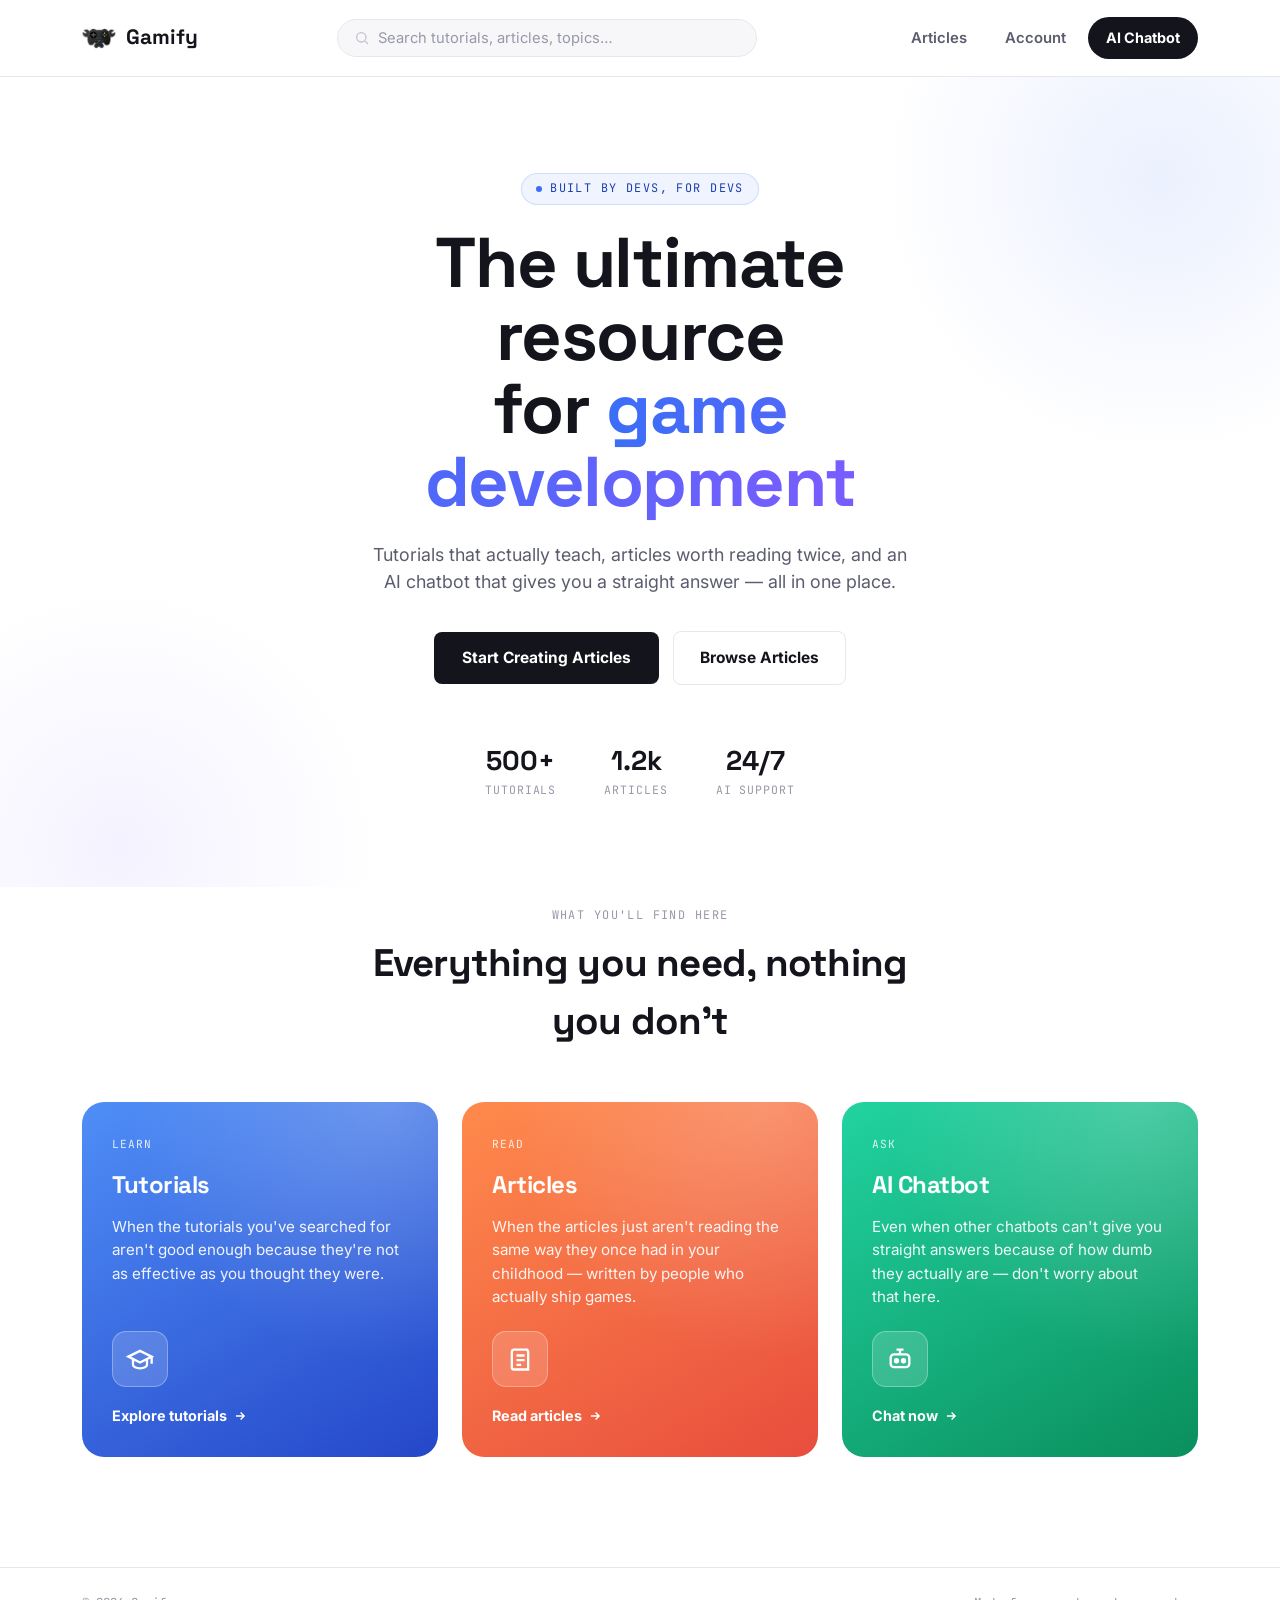
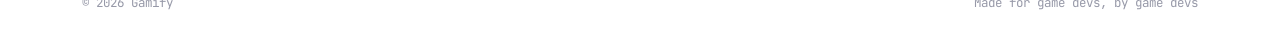
==== index.html @ 65c15d6c "Website" ====
<!doctype html>
<html lang="en">
  <head>
    <meta charset="UTF-8" />
    <meta
      name="viewport"
      content="width=device-width, initial-scale=1.0, shrink-to-fit=no"
    />
    <title>Gamify — The Ultimate Resource for Game Development</title>
    <link rel="preconnect" href="https://fonts.googleapis.com" />
    <link rel="preconnect" href="https://fonts.gstatic.com" crossorigin />
    <link
      href="https://fonts.googleapis.com/css2?family=Space+Grotesk:wght@500;600;700&family=Inter:wght@400;500;600;700&family=JetBrains+Mono:wght@400;500;600&display=swap"
      rel="stylesheet"
    />
    <link rel="stylesheet" href="style.css" />
  </head>

  <body>
    <header class="nav">
      <div class="wrap nav-inner">
        <a class="brand" href="./">
          <img src="./images/Gamify-Logo.png" alt="Gamify logo" />
          <span>Gamify</span>
        </a>

        <label class="nav-search">
          <svg
            width="16"
            height="16"
            viewBox="0 0 24 24"
            fill="none"
            stroke="currentColor"
            stroke-width="2"
          >
            <circle cx="11" cy="11" r="7" />
            <path d="m21 21-4.3-4.3" />
          </svg>
          <input
            type="text"
            placeholder="Search tutorials, articles, topics…"
          />
        </label>

        <nav class="nav-links">
          <a class="nav-link" href="articles/article-search.html">Articles</a>
          <a class="nav-link" href="login-signup/login-page.html">Account</a>
          <a class="nav-cta" href="ai-chatbot/index.html">AI Chatbot</a>
        </nav>
      </div>
    </header>

    <main>
      <section class="hero">
        <div class="wrap hero-inner">
          <span class="eyebrow">Built by devs, for devs</span>
          <h1>
            The ultimate resource<br />for
            <span class="accent">game development</span>
          </h1>
          <p>
            Tutorials that actually teach, articles worth reading twice, and an
            AI chatbot that gives you a straight answer — all in one place.
          </p>
          <div class="hero-actions">
            <a class="btn-primary" href="login-signup/login-page.html"
              >Start Creating Articles</a
            >
            <a class="btn-ghost" href="articles/article-search.html"
              >Browse Articles</a
            >
          </div>

          <div class="hero-meta">
            <div>
              <div class="num">500+</div>
              <div class="label">Tutorials</div>
            </div>
            <div>
              <div class="num">1.2k</div>
              <div class="label">Articles</div>
            </div>
            <div>
              <div class="num">24/7</div>
              <div class="label">AI Support</div>
            </div>
          </div>
        </div>
      </section>

      <section class="features" id="features">
        <div class="wrap">
          <div class="features-head">
            <div class="kicker">What you'll find here</div>
            <h2>Everything you need, nothing you don't</h2>
          </div>

          <div class="card-grid">
            <a
              class="feature-card tutorials"
              href="articles/article-search.html"
            >
              <div>
                <div class="card-tag">Learn</div>
                <h3>Tutorials</h3>
                <p>
                  When the tutorials you've searched for aren't good enough
                  because they're not as effective as you thought they were.
                </p>
              </div>
              <div>
                <div class="card-icon">
                  <svg
                    viewBox="0 0 24 24"
                    fill="none"
                    stroke="#fff"
                    stroke-width="2"
                  >
                    <path d="M22 10v6M2 10l10-5 10 5-10 5z" />
                    <path d="M6 12v5c0 1.7 2.7 3 6 3s6-1.3 6-3v-5" />
                  </svg>
                </div>
                <span class="card-link"
                  >Explore tutorials
                  <svg
                    width="14"
                    height="14"
                    viewBox="0 0 24 24"
                    fill="none"
                    stroke="#fff"
                    stroke-width="2.5"
                  >
                    <path d="M5 12h14M13 6l6 6-6 6" />
                  </svg>
                </span>
              </div>
            </a>

            <a
              class="feature-card articles"
              href="articles/article-search.html"
            >
              <div>
                <div class="card-tag">Read</div>
                <h3>Articles</h3>
                <p>
                  When the articles just aren't reading the same way they once
                  had in your childhood — written by people who actually ship
                  games.
                </p>
              </div>
              <div>
                <div class="card-icon">
                  <svg
                    viewBox="0 0 24 24"
                    fill="none"
                    stroke="#fff"
                    stroke-width="2"
                  >
                    <path
                      d="M19 4H7a2 2 0 0 0-2 2v13a2 2 0 0 0 2 2h12V6a2 2 0 0 0-2-2z"
                    />
                    <path d="M9 9h7M9 13h7M9 17h4" />
                  </svg>
                </div>
                <span class="card-link"
                  >Read articles
                  <svg
                    width="14"
                    height="14"
                    viewBox="0 0 24 24"
                    fill="none"
                    stroke="#fff"
                    stroke-width="2.5"
                  >
                    <path d="M5 12h14M13 6l6 6-6 6" />
                  </svg>
                </span>
              </div>
            </a>

            <a class="feature-card ai" href="ai-chatbot/index.html">
              <div>
                <div class="card-tag">Ask</div>
                <h3>AI Chatbot</h3>
                <p>
                  Even when other chatbots can't give you straight answers
                  because of how dumb they actually are — don't worry about that
                  here.
                </p>
              </div>
              <div>
                <div class="card-icon">
                  <svg
                    viewBox="0 0 24 24"
                    fill="none"
                    stroke="#fff"
                    stroke-width="2"
                  >
                    <rect x="4" y="8" width="16" height="11" rx="3" />
                    <circle cx="9" cy="13.5" r="1.3" fill="#fff" />
                    <circle cx="15" cy="13.5" r="1.3" fill="#fff" />
                    <path d="M12 8V4M9 4h6" />
                  </svg>
                </div>
                <span class="card-link"
                  >Chat now
                  <svg
                    width="14"
                    height="14"
                    viewBox="0 0 24 24"
                    fill="none"
                    stroke="#fff"
                    stroke-width="2.5"
                  >
                    <path d="M5 12h14M13 6l6 6-6 6" />
                  </svg>
                </span>
              </div>
            </a>
          </div>
        </div>
      </section>
    </main>

    <footer class="footer-strip">
      <div class="wrap">
        <span>© 2026 Gamify</span>
        <span>Made for game devs, by game devs</span>
      </div>
    </footer>
  </body>
</html>
---- style.css ----
:root {
        --bg: #ffffff;
        --ink: #14141c;
        --ink-dim: #5b5d6e;
        --ink-faint: #9799a8;
        --line: #e7e7ee;
        --panel: #f7f7fa;

        --blue: #3b6ef6;
        --blue-deep: #1f3fae;
        --coral: #ff6b4a;
        --amber: #ffab2e;
        --green: #16b87a;
        --green-deep: #0a8f5d;
        --violet: #7a5cff;

        --grad-brand: linear-gradient(100deg, var(--blue), var(--violet));
        --grad-tutorials: linear-gradient(150deg, #4f8ef7 0%, #2547c9 100%);
        --grad-articles: linear-gradient(150deg, #ff8a4c 0%, #e84d3d 100%);
        --grad-ai: linear-gradient(150deg, #21d3a0 0%, #0a8f5d 100%);

        --r-sm: 8px;
        --r-md: 14px;
        --r-lg: 22px;
        --font-display: "Space Grotesk", sans-serif;
        --font-body: "Inter", sans-serif;
        --font-mono: "JetBrains Mono", monospace;
      }

      * {
        margin: 0;
        padding: 0;
        box-sizing: border-box;
      }
      html {
        scroll-behavior: smooth;
      }
      body {
        background: var(--bg);
        color: var(--ink);
        font-family: var(--font-body);
        line-height: 1.5;
      }
      img {
        max-width: 100%;
        display: block;
      }
      a {
        color: inherit;
        text-decoration: none;
      }
      button {
        font-family: inherit;
        cursor: pointer;
      }
      :focus-visible {
        outline: 2px solid var(--blue);
        outline-offset: 2px;
      }

      h1,
      h2,
      h3 {
        font-family: var(--font-display);
        letter-spacing: -0.02em;
      }

      .wrap {
        max-width: 1180px;
        margin: 0 auto;
        padding: 0 32px;
      }

      /* ---------- NAV ---------- */
      .nav {
        position: sticky;
        top: 0;
        z-index: 50;
        background: rgba(255, 255, 255, 0.88);
        backdrop-filter: blur(10px);
        border-bottom: 1px solid var(--line);
      }
      .nav-inner {
        display: flex;
        align-items: center;
        justify-content: space-between;
        height: 76px;
        gap: 24px;
      }
      .brand {
        display: flex;
        align-items: center;
        gap: 10px;
        font-family: var(--font-display);
        font-weight: 700;
        font-size: 1.3rem;
      }
      .brand img {
        width: 34px;
        height: 34px;
        border-radius: 8px;
      }

      .nav-search {
        flex: 1;
        max-width: 420px;
        display: flex;
        align-items: center;
        gap: 8px;
        background: var(--panel);
        border: 1px solid var(--line);
        border-radius: 999px;
        padding: 9px 16px;
        color: var(--ink-faint);
      }
      .nav-search svg {
        flex-shrink: 0;
        opacity: 0.55;
      }
      .nav-search input {
        border: none;
        background: transparent;
        outline: none;
        font-family: var(--font-body);
        font-size: 0.92rem;
        width: 100%;
        color: var(--ink);
      }
      .nav-search input::placeholder {
        color: var(--ink-faint);
      }

      .nav-links {
        display: flex;
        align-items: center;
        gap: 6px;
      }
      .nav-link {
        padding: 9px 16px;
        font-weight: 600;
        font-size: 0.93rem;
        color: var(--ink-dim);
        border-radius: 999px;
        transition:
          background 0.15s,
          color 0.15s;
      }
      .nav-link:hover {
        background: var(--panel);
        color: var(--ink);
      }
      .nav-cta {
        padding: 10px 18px;
        font-weight: 700;
        font-size: 0.9rem;
        border-radius: 999px;
        background: var(--ink);
        color: #fff;
        transition:
          transform 0.15s,
          box-shadow 0.15s;
      }
      .nav-cta:hover {
        transform: translateY(-1px);
        box-shadow: 0 8px 18px -8px rgba(20, 20, 28, 0.45);
      }

      @media (max-width: 880px) {
        .nav-search,
        .nav-links .nav-link {
          display: none;
        }
      }

      /* ---------- HERO ---------- */
      .hero {
        position: relative;
        padding: 96px 0 88px;
        overflow: hidden;
      }
      .hero::before {
        content: "";
        position: absolute;
        top: -180px;
        right: -160px;
        width: 560px;
        height: 560px;
        background: radial-gradient(
          circle,
          rgba(59, 110, 246, 0.1),
          transparent 70%
        );
        z-index: 0;
      }
      .hero::after {
        content: "";
        position: absolute;
        bottom: -220px;
        left: -140px;
        width: 520px;
        height: 520px;
        background: radial-gradient(
          circle,
          rgba(122, 92, 255, 0.08),
          transparent 70%
        );
        z-index: 0;
      }
      .hero-inner {
        position: relative;
        z-index: 1;
        text-align: center;
        max-width: 760px;
        margin: 0 auto;
      }
      .eyebrow {
        display: inline-flex;
        align-items: center;
        gap: 8px;
        font-family: var(--font-mono);
        font-size: 0.74rem;
        letter-spacing: 0.12em;
        text-transform: uppercase;
        color: var(--blue-deep);
        background: rgba(59, 110, 246, 0.08);
        border: 1px solid rgba(59, 110, 246, 0.18);
        padding: 6px 14px;
        border-radius: 999px;
        margin-bottom: 22px;
      }
      .eyebrow::before {
        content: "";
        width: 6px;
        height: 6px;
        border-radius: 50%;
        background: var(--blue);
      }
      .hero h1 {
        font-size: clamp(2.6rem, 6vw, 4.4rem);
        font-weight: 700;
        line-height: 1.04;
        margin-bottom: 22px;
      }
      .hero h1 .accent {
        background: var(--grad-brand);
        -webkit-background-clip: text;
        background-clip: text;
        color: transparent;
      }
      .hero p {
        font-size: 1.12rem;
        color: var(--ink-dim);
        max-width: 540px;
        margin: 0 auto 36px;
      }
      .hero-actions {
        display: flex;
        align-items: center;
        justify-content: center;
        gap: 14px;
        flex-wrap: wrap;
      }
      .btn-primary {
        padding: 14px 28px;
        background: var(--ink);
        color: #fff;
        font-weight: 700;
        font-size: 0.97rem;
        border-radius: var(--r-sm);
        transition:
          transform 0.15s,
          box-shadow 0.15s;
      }
      .btn-primary:hover {
        transform: translateY(-2px);
        box-shadow: 0 12px 24px -10px rgba(20, 20, 28, 0.5);
      }
      .btn-ghost {
        padding: 14px 26px;
        font-weight: 700;
        font-size: 0.97rem;
        color: var(--ink);
        border: 1.5px solid var(--line);
        border-radius: var(--r-sm);
        transition:
          border-color 0.15s,
          background 0.15s;
      }
      .btn-ghost:hover {
        border-color: var(--ink-faint);
        background: var(--panel);
      }

      .hero-meta {
        margin-top: 56px;
        display: flex;
        justify-content: center;
        gap: 48px;
        flex-wrap: wrap;
      }
      .hero-meta div {
        text-align: center;
      }
      .hero-meta .num {
        font-family: var(--font-display);
        font-weight: 700;
        font-size: 1.7rem;
      }
      .hero-meta .label {
        font-family: var(--font-mono);
        font-size: 0.72rem;
        letter-spacing: 0.08em;
        text-transform: uppercase;
        color: var(--ink-faint);
      }

      /* ---------- FEATURE CARDS ---------- */
      .features {
        padding: 20px 0 110px;
      }
      .features-head {
        text-align: center;
        max-width: 560px;
        margin: 0 auto 52px;
      }
      .features-head .kicker {
        font-family: var(--font-mono);
        font-size: 0.74rem;
        letter-spacing: 0.12em;
        text-transform: uppercase;
        color: var(--ink-faint);
        margin-bottom: 10px;
      }
      .features-head h2 {
        font-size: clamp(1.8rem, 3.4vw, 2.4rem);
        font-weight: 700;
      }

      .card-grid {
        display: grid;
        grid-template-columns: repeat(3, 1fr);
        gap: 24px;
      }
      @media (max-width: 880px) {
        .card-grid {
          grid-template-columns: 1fr;
        }
      }

      .feature-card {
        position: relative;
        border-radius: var(--r-lg);
        padding: 34px 30px 30px;
        color: #fff;
        min-height: 340px;
        display: flex;
        flex-direction: column;
        justify-content: space-between;
        overflow: hidden;
        transition:
          transform 0.25s ease,
          box-shadow 0.25s ease;
        isolation: isolate;
      }
      .feature-card:hover {
        transform: translateY(-6px);
        box-shadow: 0 24px 48px -20px rgba(20, 20, 28, 0.35);
      }
      .feature-card.tutorials {
        background: var(--grad-tutorials);
      }
      .feature-card.articles {
        background: var(--grad-articles);
      }
      .feature-card.ai {
        background: var(--grad-ai);
      }

      .feature-card::after {
        content: "";
        position: absolute;
        inset: 0;
        background: radial-gradient(
          circle at 85% 0%,
          rgba(255, 255, 255, 0.22),
          transparent 55%
        );
        z-index: -1;
      }

      .card-tag {
        font-family: var(--font-mono);
        font-size: 0.7rem;
        letter-spacing: 0.1em;
        text-transform: uppercase;
        opacity: 0.85;
        margin-bottom: 14px;
      }
      .feature-card h3 {
        font-size: 1.5rem;
        font-weight: 700;
        margin-bottom: 12px;
      }
      .feature-card p {
        font-size: 0.95rem;
        opacity: 0.92;
        line-height: 1.55;
      }
      .card-icon {
        align-self: flex-end;
        width: 56px;
        height: 56px;
        border-radius: 14px;
        background: rgba(255, 255, 255, 0.16);
        border: 1px solid rgba(255, 255, 255, 0.3);
        display: flex;
        align-items: center;
        justify-content: center;
        margin-top: 22px;
      }
      .card-icon svg {
        width: 28px;
        height: 28px;
      }

      .card-link {
        margin-top: 18px;
        display: inline-flex;
        align-items: center;
        gap: 6px;
        font-weight: 700;
        font-size: 0.9rem;
      }
      .card-link svg {
        transition: transform 0.15s;
      }
      .feature-card:hover .card-link svg {
        transform: translateX(4px);
      }

      /* ---------- FOOTER STRIP ---------- */
      .footer-strip {
        border-top: 1px solid var(--line);
        padding: 26px 0;
      }
      .footer-strip .wrap {
        display: flex;
        justify-content: space-between;
        align-items: center;
        flex-wrap: wrap;
        gap: 10px;
      }
      .footer-strip span {
        font-family: var(--font-mono);
        font-size: 0.78rem;
        color: var(--ink-faint);
      }
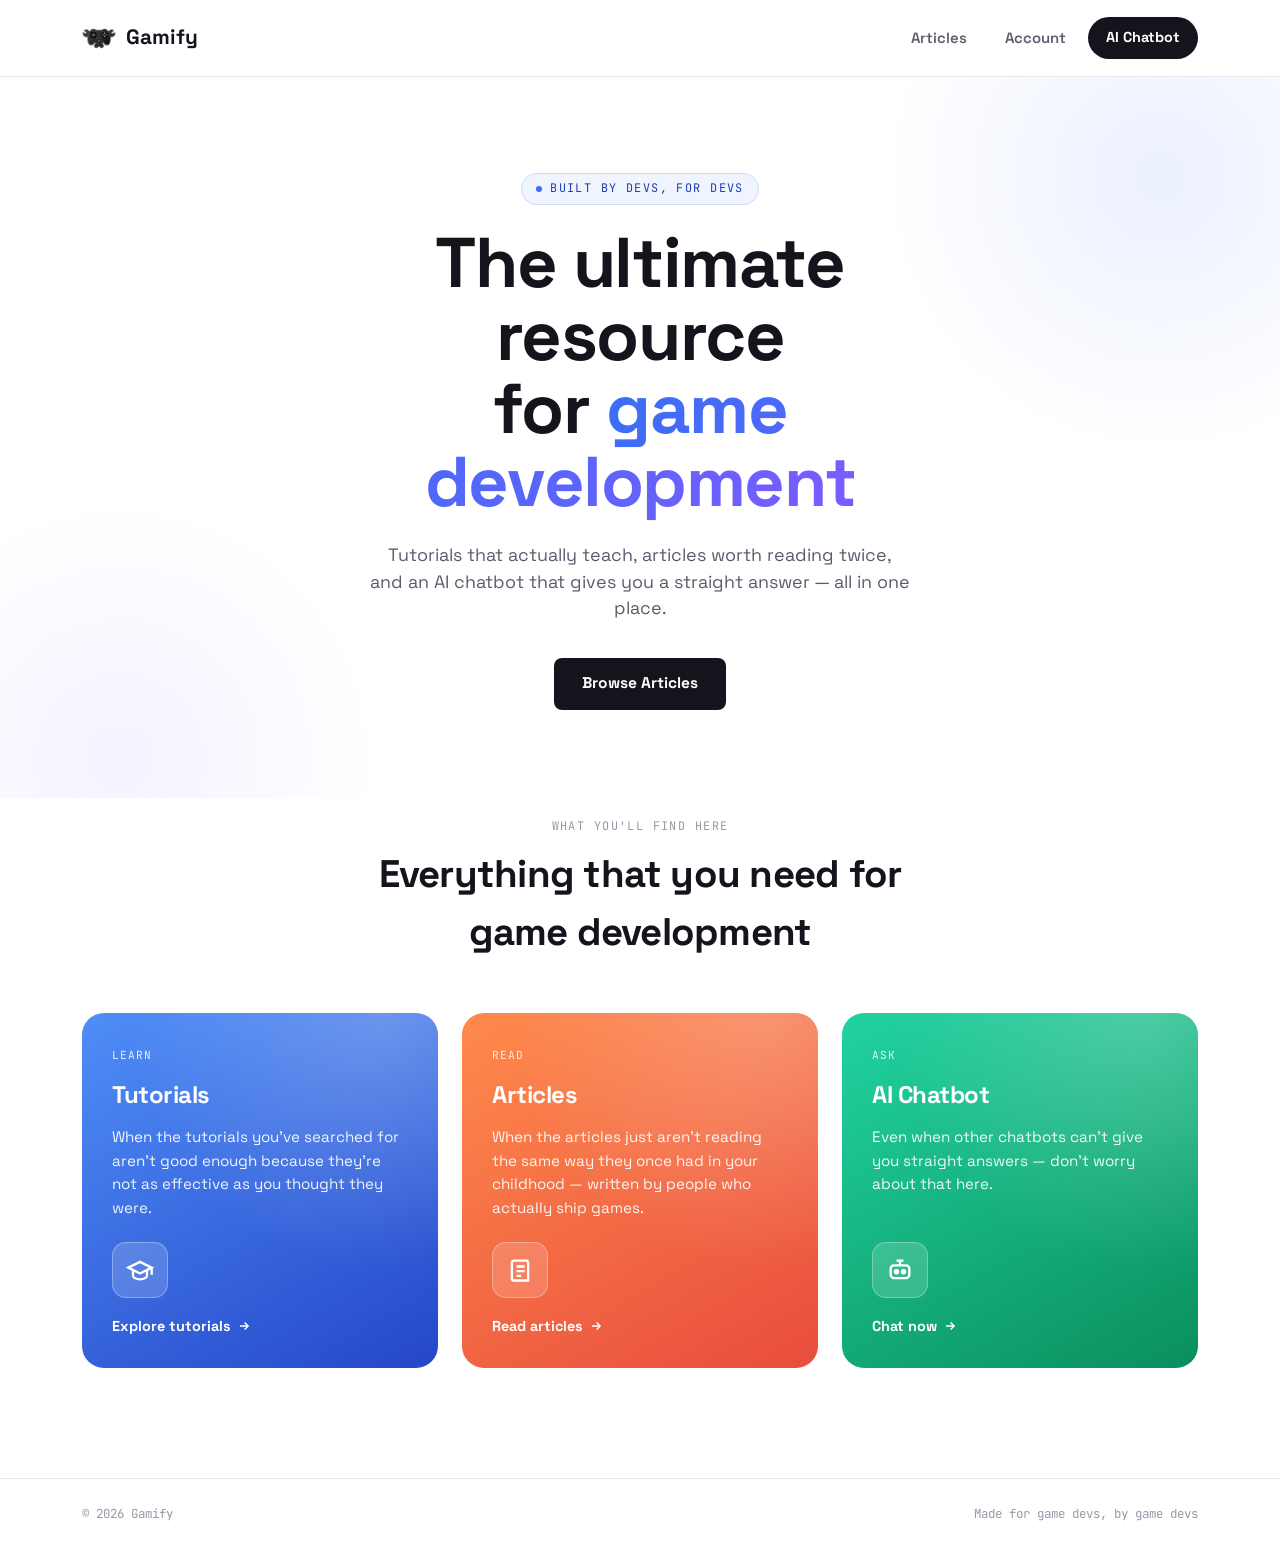
==== commit 83645912: "changes to the website" ====
--- a/index.html
+++ b/index.html
@@ -10,7 +10,7 @@
     <link rel="preconnect" href="https://fonts.googleapis.com" />
     <link rel="preconnect" href="https://fonts.gstatic.com" crossorigin />
     <link
-      href="https://fonts.googleapis.com/css2?family=Space+Grotesk:wght@500;600;700&family=Inter:wght@400;500;600;700&family=JetBrains+Mono:wght@400;500;600&display=swap"
+      href="https://fonts.googleapis.com/css2?family=Space+Grotesk:wght@500;600;700&family=JetBrains+Mono:wght@400;500;600&display=swap"
       rel="stylesheet"
     />
     <link rel="stylesheet" href="style.css" />
@@ -23,24 +23,6 @@
           <img src="./images/Gamify-Logo.png" alt="Gamify logo" />
           <span>Gamify</span>
         </a>
-
-        <label class="nav-search">
-          <svg
-            width="16"
-            height="16"
-            viewBox="0 0 24 24"
-            fill="none"
-            stroke="currentColor"
-            stroke-width="2"
-          >
-            <circle cx="11" cy="11" r="7" />
-            <path d="m21 21-4.3-4.3" />
-          </svg>
-          <input
-            type="text"
-            placeholder="Search tutorials, articles, topics…"
-          />
-        </label>
 
         <nav class="nav-links">
           <a class="nav-link" href="articles/article-search.html">Articles</a>
@@ -63,27 +45,9 @@
             AI chatbot that gives you a straight answer — all in one place.
           </p>
           <div class="hero-actions">
-            <a class="btn-primary" href="login-signup/login-page.html"
-              >Start Creating Articles</a
-            >
-            <a class="btn-ghost" href="articles/article-search.html"
+            <a class="btn-primary" href="articles/article-search.html"
               >Browse Articles</a
             >
-          </div>
-
-          <div class="hero-meta">
-            <div>
-              <div class="num">500+</div>
-              <div class="label">Tutorials</div>
-            </div>
-            <div>
-              <div class="num">1.2k</div>
-              <div class="label">Articles</div>
-            </div>
-            <div>
-              <div class="num">24/7</div>
-              <div class="label">AI Support</div>
-            </div>
           </div>
         </div>
       </section>
@@ -92,7 +56,7 @@
         <div class="wrap">
           <div class="features-head">
             <div class="kicker">What you'll find here</div>
-            <h2>Everything you need, nothing you don't</h2>
+            <h2>Everything that you need for game development</h2>
           </div>
 
           <div class="card-grid">
@@ -184,9 +148,8 @@
                 <div class="card-tag">Ask</div>
                 <h3>AI Chatbot</h3>
                 <p>
-                  Even when other chatbots can't give you straight answers
-                  because of how dumb they actually are — don't worry about that
-                  here.
+                  Even when other chatbots can't give you straight answers —
+                  don't worry about that here.
                 </p>
               </div>
               <div>
--- a/style.css
+++ b/style.css
@@ -23,7 +23,7 @@
         --r-md: 14px;
         --r-lg: 22px;
         --font-display: "Space Grotesk", sans-serif;
-        --font-body: "Inter", sans-serif;
+        --font-body: "Space Grotesk", sans-serif;
         --font-mono: "JetBrains Mono", monospace;
       }
 
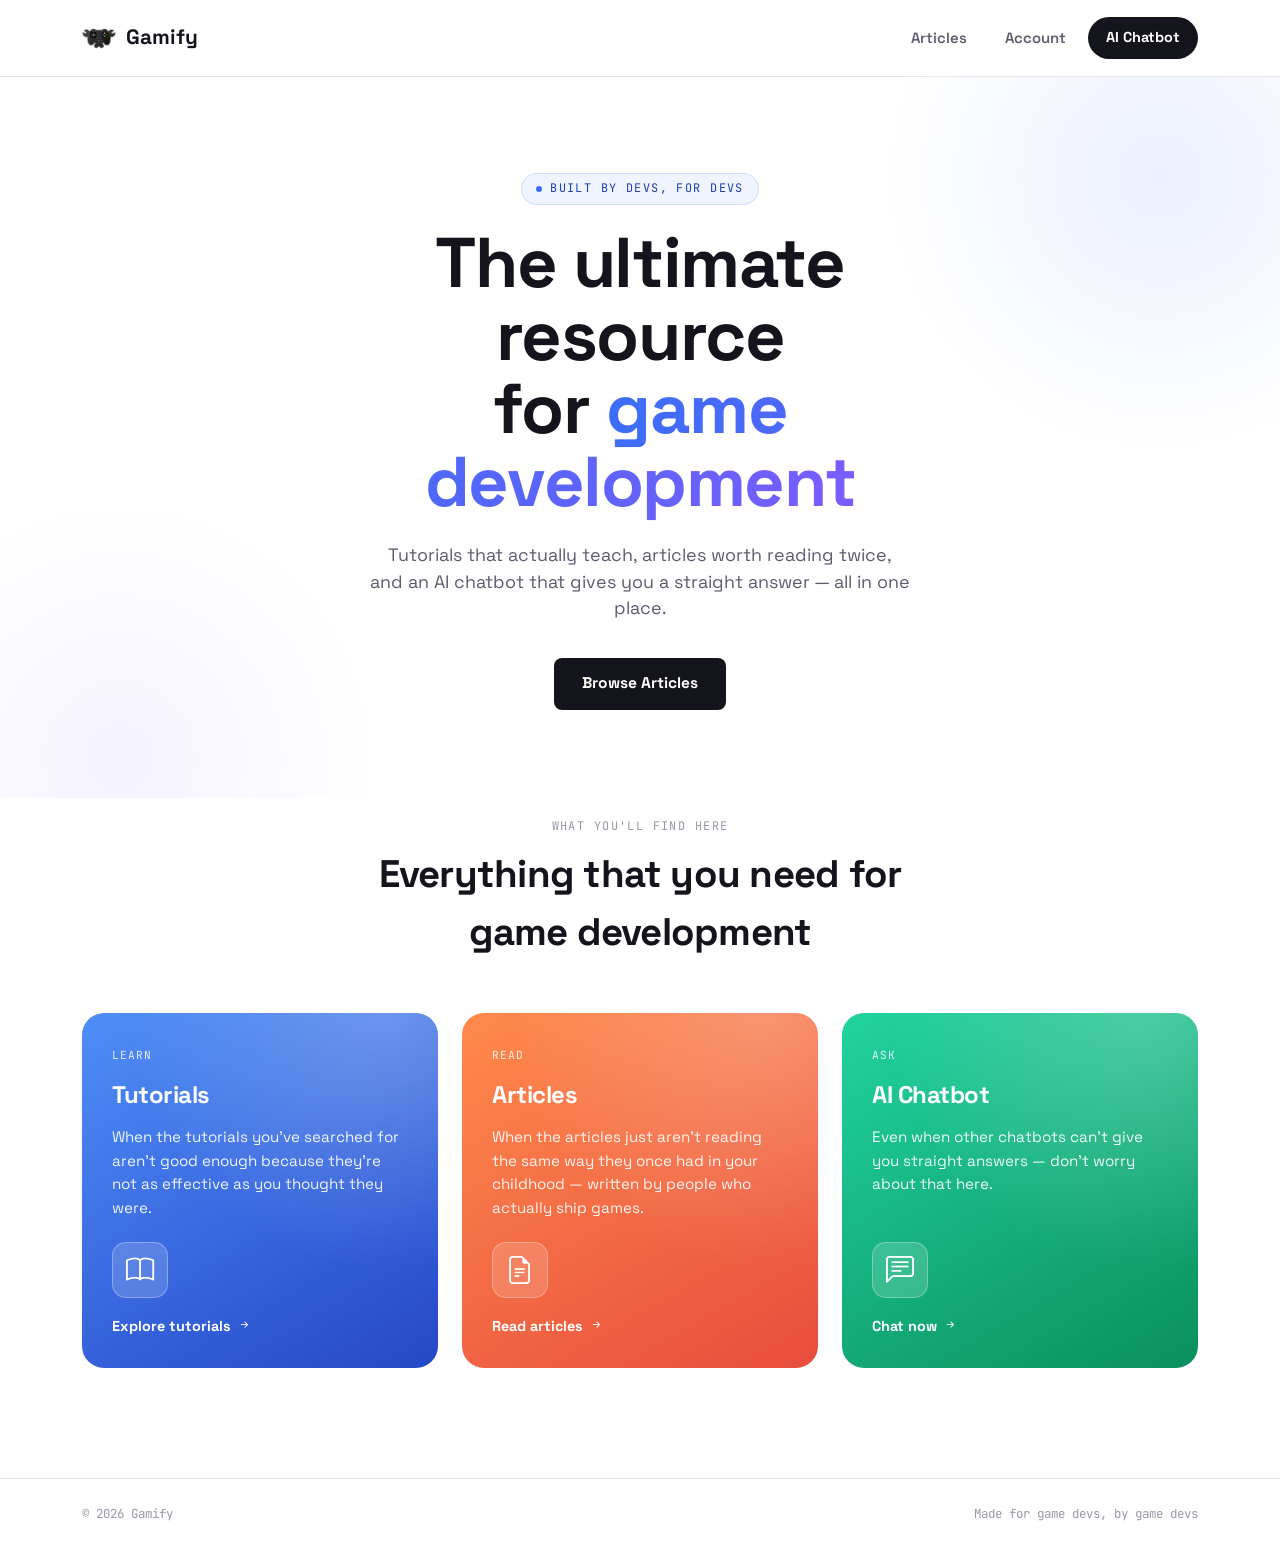
==== commit f00e8797: "Final website" ====
--- a/index.html
+++ b/index.html
@@ -6,19 +6,18 @@
       name="viewport"
       content="width=device-width, initial-scale=1.0, shrink-to-fit=no"
     />
-    <title>Gamify — The Ultimate Resource for Game Development</title>
-    <link rel="preconnect" href="https://fonts.googleapis.com" />
-    <link rel="preconnect" href="https://fonts.gstatic.com" crossorigin />
+    <title>Gamify</title>
+    <link rel="stylesheet" href="shared/site-nav.css" />
     <link
-      href="https://fonts.googleapis.com/css2?family=Space+Grotesk:wght@500;600;700&family=JetBrains+Mono:wght@400;500;600&display=swap"
       rel="stylesheet"
+      href="https://cdn.jsdelivr.net/npm/bootstrap-icons@1.11.4/font/bootstrap-icons.css"
     />
     <link rel="stylesheet" href="style.css" />
   </head>
 
   <body>
-    <header class="nav">
-      <div class="wrap nav-inner">
+    <header class="site-nav">
+      <div class="wrap">
         <a class="brand" href="./">
           <img src="./images/Gamify-Logo.png" alt="Gamify logo" />
           <span>Gamify</span>
@@ -74,28 +73,11 @@
               </div>
               <div>
                 <div class="card-icon">
-                  <svg
-                    viewBox="0 0 24 24"
-                    fill="none"
-                    stroke="#fff"
-                    stroke-width="2"
-                  >
-                    <path d="M22 10v6M2 10l10-5 10 5-10 5z" />
-                    <path d="M6 12v5c0 1.7 2.7 3 6 3s6-1.3 6-3v-5" />
-                  </svg>
+                  <i class="bi bi-book"></i>
                 </div>
                 <span class="card-link"
                   >Explore tutorials
-                  <svg
-                    width="14"
-                    height="14"
-                    viewBox="0 0 24 24"
-                    fill="none"
-                    stroke="#fff"
-                    stroke-width="2.5"
-                  >
-                    <path d="M5 12h14M13 6l6 6-6 6" />
-                  </svg>
+                  <i class="bi bi-arrow-right-short"></i>
                 </span>
               </div>
             </a>
@@ -115,30 +97,11 @@
               </div>
               <div>
                 <div class="card-icon">
-                  <svg
-                    viewBox="0 0 24 24"
-                    fill="none"
-                    stroke="#fff"
-                    stroke-width="2"
-                  >
-                    <path
-                      d="M19 4H7a2 2 0 0 0-2 2v13a2 2 0 0 0 2 2h12V6a2 2 0 0 0-2-2z"
-                    />
-                    <path d="M9 9h7M9 13h7M9 17h4" />
-                  </svg>
+                  <i class="bi bi-file-earmark-text"></i>
                 </div>
                 <span class="card-link"
                   >Read articles
-                  <svg
-                    width="14"
-                    height="14"
-                    viewBox="0 0 24 24"
-                    fill="none"
-                    stroke="#fff"
-                    stroke-width="2.5"
-                  >
-                    <path d="M5 12h14M13 6l6 6-6 6" />
-                  </svg>
+                  <i class="bi bi-arrow-right-short"></i>
                 </span>
               </div>
             </a>
@@ -154,30 +117,11 @@
               </div>
               <div>
                 <div class="card-icon">
-                  <svg
-                    viewBox="0 0 24 24"
-                    fill="none"
-                    stroke="#fff"
-                    stroke-width="2"
-                  >
-                    <rect x="4" y="8" width="16" height="11" rx="3" />
-                    <circle cx="9" cy="13.5" r="1.3" fill="#fff" />
-                    <circle cx="15" cy="13.5" r="1.3" fill="#fff" />
-                    <path d="M12 8V4M9 4h6" />
-                  </svg>
+                  <i class="bi bi-chat-left-text"></i>
                 </div>
                 <span class="card-link"
                   >Chat now
-                  <svg
-                    width="14"
-                    height="14"
-                    viewBox="0 0 24 24"
-                    fill="none"
-                    stroke="#fff"
-                    stroke-width="2.5"
-                  >
-                    <path d="M5 12h14M13 6l6 6-6 6" />
-                  </svg>
+                  <i class="bi bi-arrow-right-short"></i>
                 </span>
               </div>
             </a>
--- a/shared/site-nav.css
+++ b/shared/site-nav.css
@@ -0,0 +1,132 @@
+/* Main font of the website */
+@import url("https://fonts.googleapis.com/css2?family=Space+Grotesk:wght@500;600;700&family=JetBrains+Mono:wght@400;500;600&display=swap");
+
+:root {
+  --g-bg: #ffffff;
+  --g-ink: #14141c;
+  --g-ink-dim: #5b5d6e;
+  --g-ink-faint: #9799a8;
+  --g-line: #e7e7ee;
+  --g-panel: #f7f7fa;
+
+  --g-blue: #3b6ef6; 
+  --g-blue-deep: #1f3fae;
+  --g-coral: #ff6b4a;
+  --g-amber: #ffab2e;
+  --g-green: #16b87a;
+  --g-green-deep: #0a8f5d;
+  --g-violet: #7a5cff;
+
+  --g-grad-brand: linear-gradient(100deg, var(--g-blue), var(--g-violet));
+
+  --g-r-sm: 8px;
+  --g-font-display: "Space Grotesk", sans-serif;
+  --g-font-body: "Space Grotesk", sans-serif;
+  --g-font-mono: "JetBrains Mono", monospace;
+}
+
+/* Site navigation */
+
+.site-nav {
+  position: sticky;
+  top: 0;
+  z-index: 100;
+  background: rgba(255, 255, 255, 0.88);
+  backdrop-filter: blur(10px);
+  border-bottom: 1px solid var(--g-line);
+  font-family: var(--g-font-body);
+}
+.site-nav .wrap {
+  max-width: 1180px;
+  margin: 0 auto;
+  padding: 0 32px;
+  display: grid;
+  grid-template-columns: auto 1fr auto;
+  align-items: center;
+  height: 76px;
+  gap: 24px;
+}
+.site-nav .brand {
+  display: flex;
+  align-items: center;
+  gap: 10px;
+  font-family: var(--g-font-display);
+  font-weight: 700;
+  font-size: 1.3rem;
+  color: var(--g-ink);
+  text-decoration: none;
+  flex-shrink: 0;
+  grid-column: 1;
+}
+.site-nav .brand img {
+  width: 34px;
+  height: 34px;
+  border-radius: 8px;
+}
+.site-nav .nav-links {
+  display: flex;
+  align-items: center;
+  gap: 6px;
+  grid-column: 3;
+  justify-self: end;
+}
+.site-nav .nav-link {
+  padding: 9px 16px;
+  font-weight: 600;
+  font-size: 0.93rem;
+  color: var(--g-ink-dim);
+  border-radius: 999px;
+  text-decoration: none;
+  transition: background 0.15s, color 0.15s;
+  white-space: nowrap;
+}
+.site-nav .nav-link:hover {
+  background: var(--g-panel);
+  color: var(--g-ink);
+}
+.site-nav .nav-link.is-active {
+  background: var(--g-panel);
+  color: var(--g-ink);
+}
+.site-nav .nav-cta {
+  padding: 10px 18px;
+  font-weight: 700;
+  font-size: 0.9rem;
+  border-radius: 999px;
+  background: var(--g-ink);
+  color: #fff;
+  text-decoration: none;
+  transition: transform 0.15s, box-shadow 0.15s;
+  white-space: nowrap;
+}
+.site-nav .nav-cta:hover {
+  transform: translateY(-1px);
+  box-shadow: 0 8px 18px -8px rgba(20, 20, 28, 0.45);
+}
+.site-nav .nav-user {
+  font-family: var(--g-font-mono);
+  font-size: 0.78rem;
+  color: var(--g-ink-faint);
+}
+
+/* Adjusting UI to mobile layout here */
+@media (max-width: 1024px) {
+  /* responsive tweaks retained; search removed */
+}
+
+@media (max-width: 768px) {
+  .site-nav .wrap {
+    grid-template-columns: auto 1fr auto;
+    gap: 12px;
+  }
+  .site-nav .nav-link {
+    padding: 8px 12px;
+    font-size: 0.85rem;
+  }
+}
+
+@media (max-width: 720px) {
+  .site-nav .nav-link {
+    display: none;
+  }
+}
--- a/style.css
+++ b/style.css
@@ -72,105 +72,7 @@
       }
 
       /* ---------- NAV ---------- */
-      .nav {
-        position: sticky;
-        top: 0;
-        z-index: 50;
-        background: rgba(255, 255, 255, 0.88);
-        backdrop-filter: blur(10px);
-        border-bottom: 1px solid var(--line);
-      }
-      .nav-inner {
-        display: flex;
-        align-items: center;
-        justify-content: space-between;
-        height: 76px;
-        gap: 24px;
-      }
-      .brand {
-        display: flex;
-        align-items: center;
-        gap: 10px;
-        font-family: var(--font-display);
-        font-weight: 700;
-        font-size: 1.3rem;
-      }
-      .brand img {
-        width: 34px;
-        height: 34px;
-        border-radius: 8px;
-      }
-
-      .nav-search {
-        flex: 1;
-        max-width: 420px;
-        display: flex;
-        align-items: center;
-        gap: 8px;
-        background: var(--panel);
-        border: 1px solid var(--line);
-        border-radius: 999px;
-        padding: 9px 16px;
-        color: var(--ink-faint);
-      }
-      .nav-search svg {
-        flex-shrink: 0;
-        opacity: 0.55;
-      }
-      .nav-search input {
-        border: none;
-        background: transparent;
-        outline: none;
-        font-family: var(--font-body);
-        font-size: 0.92rem;
-        width: 100%;
-        color: var(--ink);
-      }
-      .nav-search input::placeholder {
-        color: var(--ink-faint);
-      }
-
-      .nav-links {
-        display: flex;
-        align-items: center;
-        gap: 6px;
-      }
-      .nav-link {
-        padding: 9px 16px;
-        font-weight: 600;
-        font-size: 0.93rem;
-        color: var(--ink-dim);
-        border-radius: 999px;
-        transition:
-          background 0.15s,
-          color 0.15s;
-      }
-      .nav-link:hover {
-        background: var(--panel);
-        color: var(--ink);
-      }
-      .nav-cta {
-        padding: 10px 18px;
-        font-weight: 700;
-        font-size: 0.9rem;
-        border-radius: 999px;
-        background: var(--ink);
-        color: #fff;
-        transition:
-          transform 0.15s,
-          box-shadow 0.15s;
-      }
-      .nav-cta:hover {
-        transform: translateY(-1px);
-        box-shadow: 0 8px 18px -8px rgba(20, 20, 28, 0.45);
-      }
-
-      @media (max-width: 880px) {
-        .nav-search,
-        .nav-links .nav-link {
-          display: none;
-        }
-      }
+
 
       /* ---------- HERO ---------- */
       .hero {
@@ -418,9 +320,12 @@
         justify-content: center;
         margin-top: 22px;
       }
-      .card-icon svg {
+      .card-icon svg,
+      .card-icon i {
         width: 28px;
         height: 28px;
+        font-size: 28px;
+        line-height: 1;
       }
 
       .card-link {
